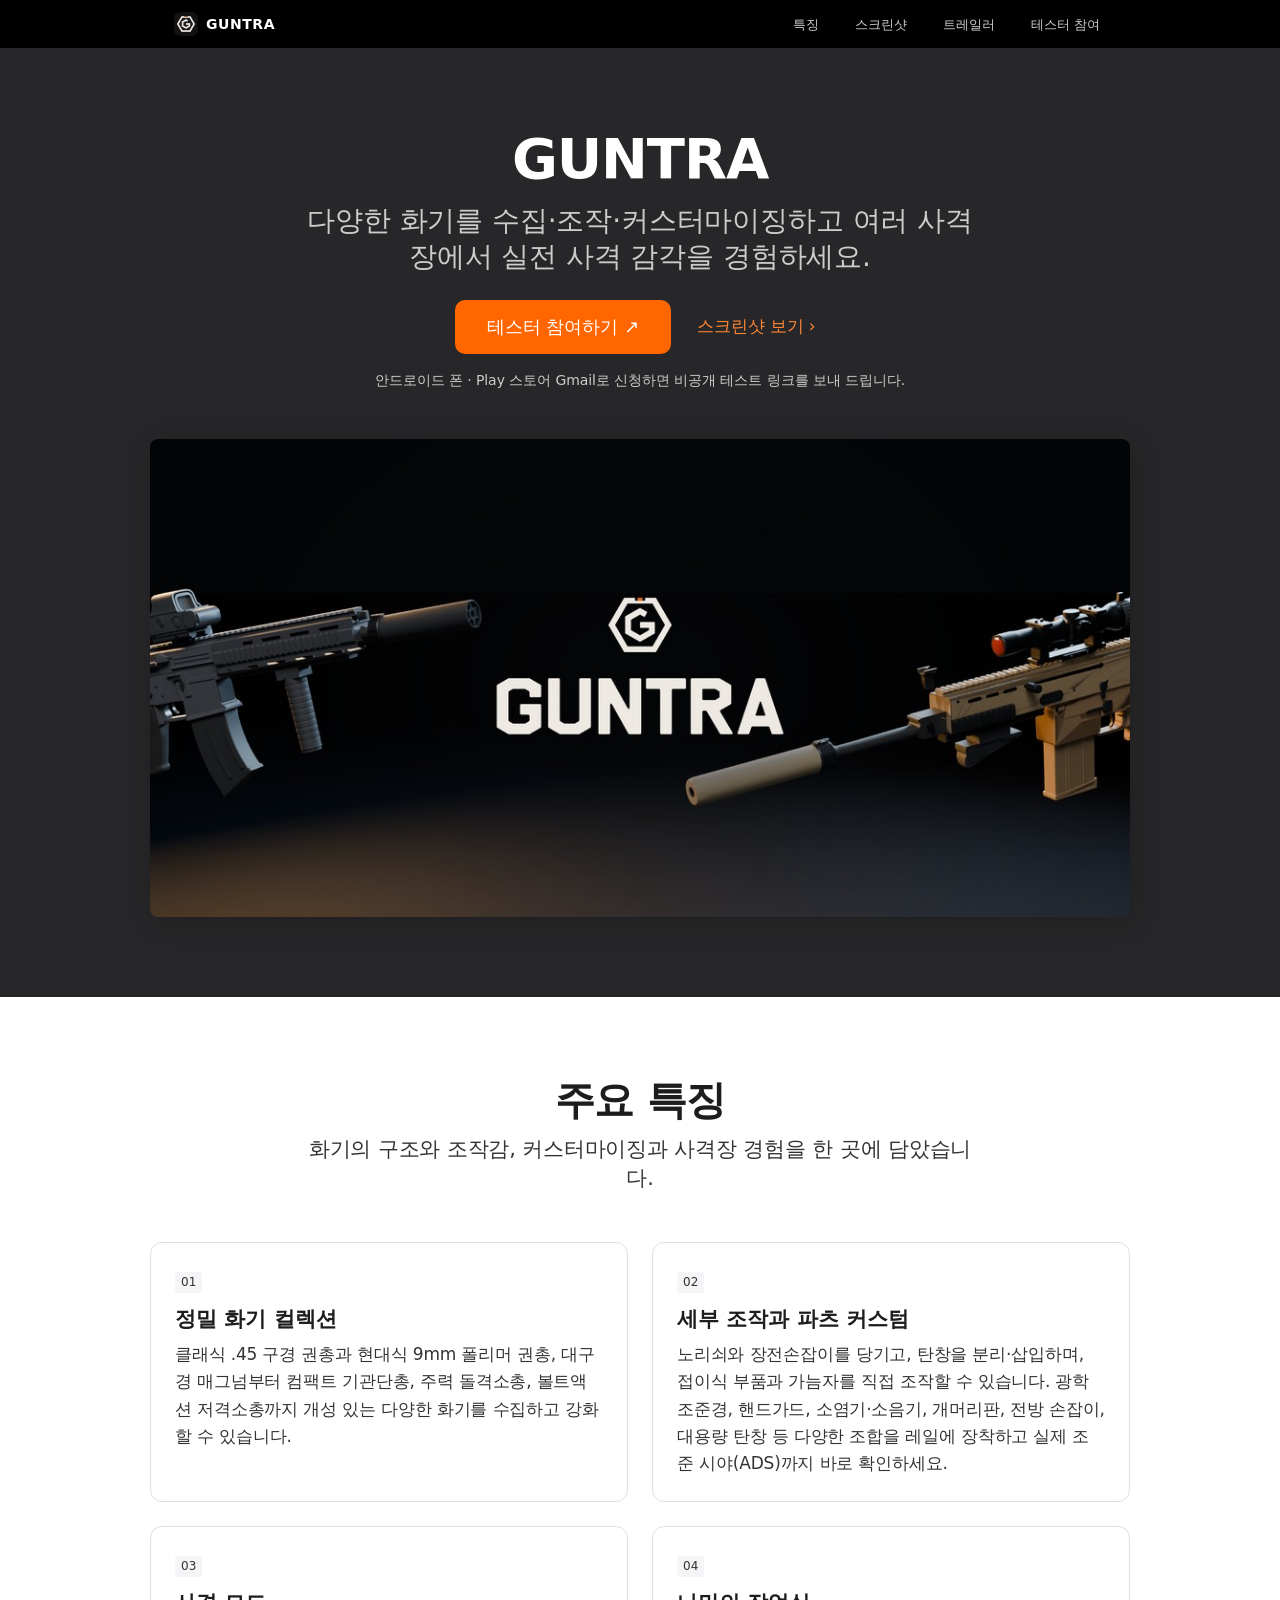
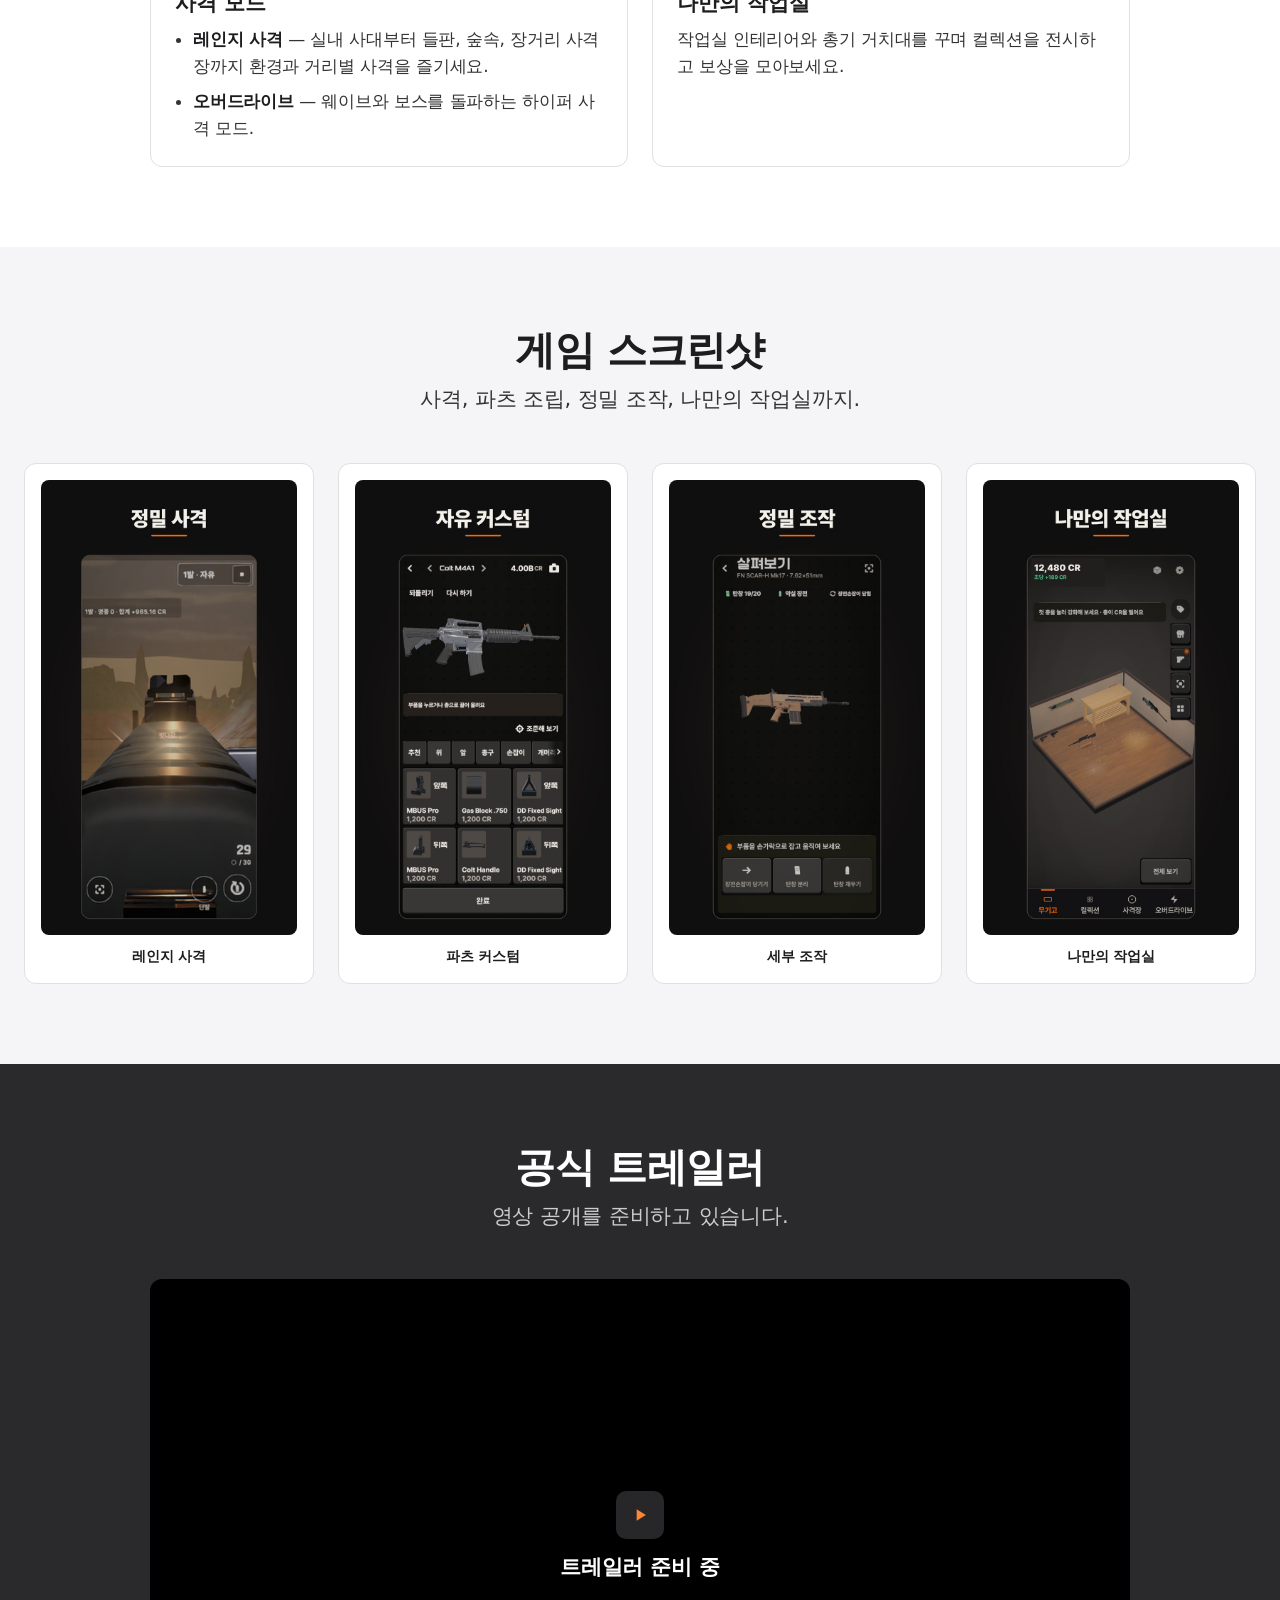
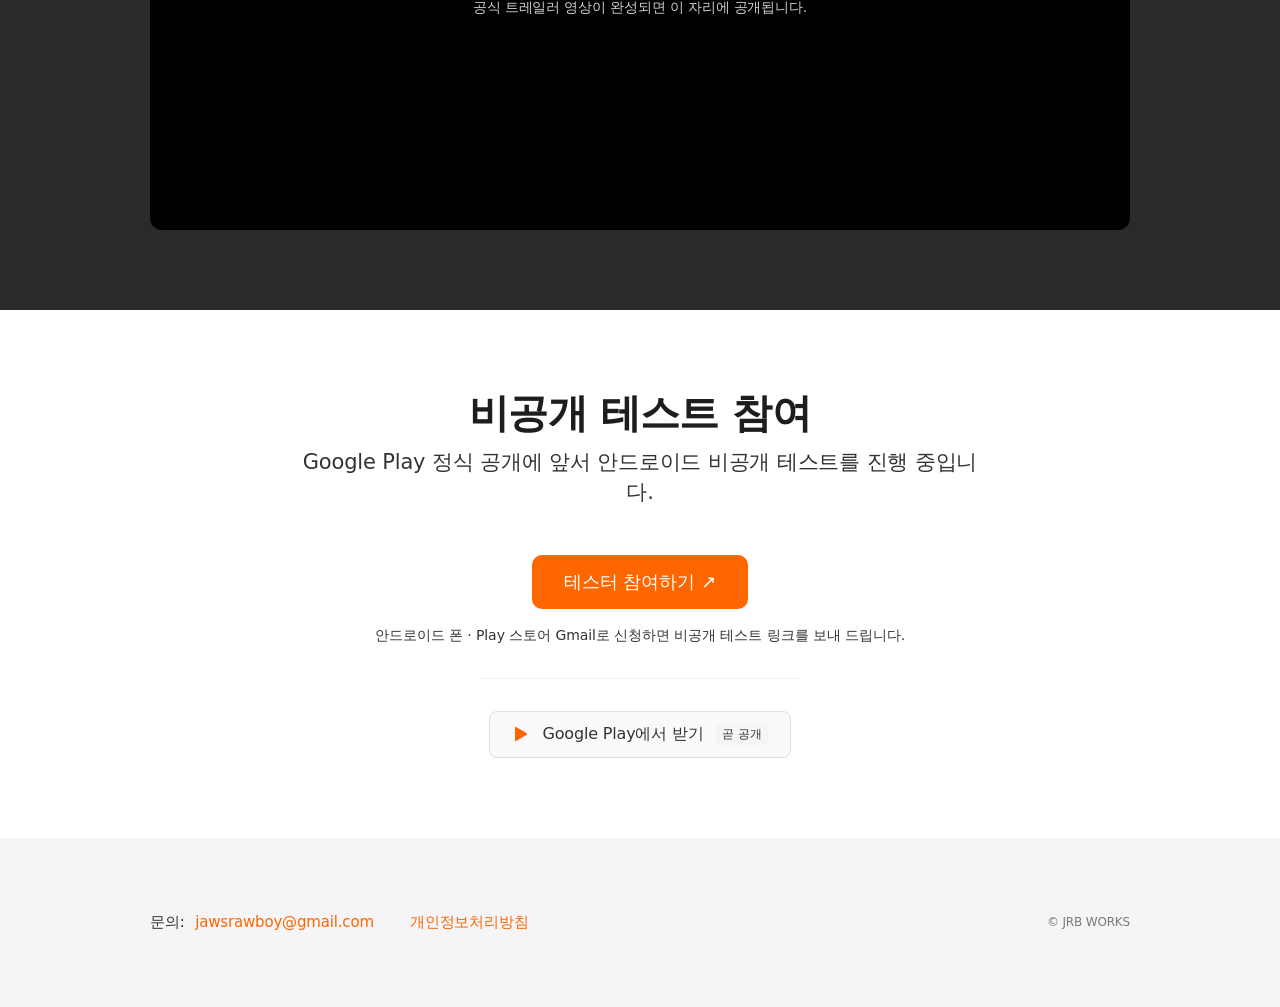
==== guntra/index.html @ 0b939b94 "Publish GUNTRA landing page with tester signup" ====
<!doctype html>
<html lang="ko">
<head>
<meta charset="utf-8">
<meta name="viewport" content="width=device-width, initial-scale=1">
<meta name="description" content="다양한 화기를 수집·조작·커스터마이징하고 여러 사격장에서 실전 사격 감각을 경험하세요.">
<meta name="theme-color" content="#000000">
<title>GUNTRA — 전술 화기 수집 · 커스터마이징 · 사격</title>
<link rel="icon" type="image/png" href="img/icon.png">
<style>
  :root {
    --primary: #ff6600;
    --primary-hover: #e05800;
    --primary-focus: #ff7a1a;
    --primary-on-dark: #ff8533;
    --ink: #1d1d1f;
    --body: #1d1d1f;
    --body-on-dark: #ffffff;
    --body-muted: #cccccc;
    --ink-muted-80: #333333;
    --ink-muted-48: #7a7a7a;
    --divider-soft: #f0f0f0;
    --hairline: #e0e0e0;
    --canvas: #ffffff;
    --canvas-parchment: #f5f5f7;
    --surface-pearl: #fafafc;
    --surface-tile-1: #272729;
    --surface-tile-2: #2a2a2c;
    --surface-tile-3: #252527;
    --surface-black: #000000;
    --on-primary: #ffffff;
    --on-dark: #ffffff;

    --rounded-none: 0px;
    --rounded-xs: 3px;
    --rounded-sm: 6px;
    --rounded-md: 8px;
    --rounded-lg: 10px;
    --rounded-xl: 12px;

    --font-display: "Pretendard", "SF Pro Display", system-ui, -apple-system, sans-serif;
    --font-text: "Pretendard", "SF Pro Text", system-ui, -apple-system, sans-serif;
  }

  * {
    box-sizing: border-box;
  }

  html {
    scroll-behavior: smooth;
    background-color: var(--canvas);
    color: var(--ink);
  }

  body {
    margin: 0;
    background-color: var(--canvas);
    color: var(--ink);
    font-family: var(--font-text);
    font-size: 17px;
    font-weight: 400;
    line-height: 1.6;
    letter-spacing: -0.01em;
    -webkit-font-smoothing: antialiased;
    overflow-x: hidden;
  }

  a {
    color: inherit;
    text-decoration: none;
  }

  img {
    display: block;
    max-width: 100%;
  }

  /* Global Nav (#000000, height 48px) */
  .global-nav {
    position: sticky;
    top: 0;
    z-index: 20;
    background-color: var(--surface-black);
    color: var(--on-dark);
    border-radius: var(--rounded-none);
    min-height: 48px;
  }

  .nav-inner {
    max-width: 980px;
    margin: 0 auto;
    padding: 0 24px;
    min-height: 48px;
    display: flex;
    align-items: center;
    justify-content: space-between;
    gap: 24px;
    flex-wrap: wrap;
  }

  .brand {
    display: inline-flex;
    align-items: center;
    gap: 8px;
    font-family: var(--font-display);
    font-size: 14px;
    font-weight: 600;
    letter-spacing: 0.04em;
    color: var(--on-dark);
    min-height: 44px;
  }

  .brand img {
    width: 24px;
    height: 24px;
    border-radius: var(--rounded-sm);
  }

  .nav-links {
    display: flex;
    align-items: center;
    gap: 24px;
    flex-wrap: wrap;
    font-size: 13px;
    font-weight: 400;
    line-height: 1.0;
    letter-spacing: 0;
    color: var(--body-muted);
  }

  .nav-links a {
    display: inline-flex;
    align-items: center;
    min-height: 44px;
    padding: 0 4px;
    border: 2px solid transparent;
    border-radius: var(--rounded-sm);
    transition: color 0.15s ease;
  }

  .nav-links a:hover {
    color: var(--on-dark);
  }

  .nav-links a:focus-visible {
    outline: none;
    border: 2px solid var(--primary-focus);
  }

  /* Full-width alternating tiles (rounded: 0px, gap: 0px, padding: 80px) */
  .tile {
    width: 100%;
    border-radius: var(--rounded-none);
    padding: 80px 24px;
  }

  .tile-dark {
    background-color: var(--surface-tile-1);
    color: var(--on-dark);
  }

  .tile-dark-2 {
    background-color: var(--surface-tile-2);
    color: var(--on-dark);
  }

  .tile-light {
    background-color: var(--canvas);
    color: var(--ink);
  }

  .tile-parchment {
    background-color: var(--canvas-parchment);
    color: var(--ink);
  }

  .wrap-text {
    max-width: 980px;
    margin: 0 auto;
  }

  .wrap-wide {
    max-width: 1440px;
    margin: 0 auto;
  }

  /* Typography scale */
  .hero-title {
    margin: 0 0 12px;
    font-family: var(--font-display);
    font-size: 56px;
    font-weight: 600;
    line-height: 1.12;
    letter-spacing: -0.02em;
    color: var(--on-dark);
  }

  .hero-lead {
    margin: 0 auto;
    max-width: 680px;
    font-family: var(--font-display);
    font-size: 28px;
    font-weight: 400;
    line-height: 1.3;
    letter-spacing: -0.005em;
    color: var(--body-muted);
  }

  .tile-heading {
    margin: 0 0 12px;
    font-family: var(--font-display);
    font-size: 40px;
    font-weight: 600;
    line-height: 1.15;
    letter-spacing: -0.015em;
    text-align: center;
  }

  .tile-lead {
    margin: 0 auto 48px;
    max-width: 680px;
    font-family: var(--font-display);
    font-size: 21px;
    font-weight: 400;
    line-height: 1.4;
    text-align: center;
  }

  .tile-dark .tile-lead,
  .tile-dark-2 .tile-lead {
    color: var(--body-muted);
  }

  .tile-light .tile-lead,
  .tile-parchment .tile-lead {
    color: var(--ink-muted-80);
  }

  /* Hero section */
  .hero-copy {
    text-align: center;
  }

  .hero-actions {
    margin-top: 24px;
    display: flex;
    align-items: center;
    justify-content: center;
    flex-wrap: wrap;
    gap: 16px;
  }

  /* Buttons (DESIGN.md tokens + distinct hover vs focus) */
  .button-hero {
    display: inline-flex;
    align-items: center;
    justify-content: center;
    min-height: 52px;
    padding: 16px 30px;
    background-color: var(--primary);
    color: var(--on-primary);
    border: 2px solid transparent;
    border-radius: var(--rounded-lg);
    font-family: var(--font-text);
    font-size: 18px;
    font-weight: 500;
    line-height: 1.0;
    letter-spacing: 0;
    transition: background-color 0.15s ease, transform 0.1s ease;
  }

  .button-hero:hover {
    background-color: var(--primary-hover);
  }

  .button-hero:focus-visible {
    outline: none;
    background-color: var(--primary);
    border: 2px solid var(--primary-focus);
  }

  .button-hero:active {
    background-color: var(--primary-hover);
    transform: scale(0.97);
  }

  .text-link {
    display: inline-flex;
    align-items: center;
    min-height: 44px;
    padding: 0 8px;
    color: var(--primary);
    border: 2px solid transparent;
    border-radius: var(--rounded-md);
    font-size: 17px;
    font-weight: 400;
  }

  .text-link:hover {
    text-decoration: underline;
    text-underline-offset: 4px;
  }

  .text-link:focus-visible {
    outline: none;
    border: 2px solid var(--primary-focus);
  }

  .text-link-on-dark {
    display: inline-flex;
    align-items: center;
    min-height: 44px;
    padding: 0 8px;
    color: var(--primary-on-dark);
    border: 2px solid transparent;
    border-radius: var(--rounded-md);
    font-size: 17px;
    font-weight: 400;
  }

  .text-link-on-dark:hover {
    text-decoration: underline;
    text-underline-offset: 4px;
  }

  .text-link-on-dark:focus-visible {
    outline: none;
    border: 2px solid var(--primary-focus);
  }

  .caption-note {
    margin: 16px 0 0;
    font-size: 14px;
    font-weight: 400;
    line-height: 1.5;
    letter-spacing: -0.005em;
  }

  .tile-dark .caption-note {
    color: var(--body-muted);
  }

  .tile-light .caption-note {
    color: var(--ink-muted-80);
  }

  /* Hero Product Image (ONLY shadow in page for grounded product) */
  .hero-media {
    margin-top: 48px;
  }

  .hero-image {
    width: 100%;
    height: auto;
    aspect-ratio: 1024 / 500;
    object-fit: cover;
    border-radius: var(--rounded-md);
    box-shadow: 3px 5px 30px 0 rgba(0, 0, 0, 0.22);
  }

  /* Features 2x2 Grid (card: #ffffff, hairline 1px, rounded: 12px, padding: 24px) */
  .features-grid {
    display: grid;
    grid-template-columns: repeat(2, minmax(0, 1fr));
    gap: 24px;
  }

  .card {
    background-color: var(--canvas);
    color: var(--ink);
    border: 1px solid var(--hairline);
    border-radius: var(--rounded-xl);
    padding: 24px;
  }

  .badge {
    display: inline-block;
    padding: 2px 6px;
    background-color: var(--canvas-parchment);
    color: var(--ink-muted-80);
    border-radius: var(--rounded-xs);
    font-size: 12px;
    font-weight: 400;
    line-height: 1.4;
    letter-spacing: 0;
  }

  .card-title {
    margin: 12px 0 8px;
    font-family: var(--font-display);
    font-size: 21px;
    font-weight: 600;
    line-height: 1.3;
    letter-spacing: 0;
    color: var(--ink);
  }

  .card p {
    margin: 0;
    font-size: 17px;
    font-weight: 400;
    line-height: 1.6;
    letter-spacing: -0.01em;
    color: var(--ink-muted-80);
  }

  .mode-list {
    margin: 0;
    padding-left: 18px;
    font-size: 17px;
    line-height: 1.6;
    color: var(--ink-muted-80);
  }

  .mode-list li + li {
    margin-top: 8px;
  }

  .mode-strong {
    font-weight: 600;
    color: var(--ink);
  }

  /* Screenshots 4-col grid (card 12px -> image 8px) */
  .shots-grid {
    display: grid;
    grid-template-columns: repeat(4, minmax(0, 1fr));
    gap: 24px;
  }

  .shot-card {
    margin: 0;
    background-color: var(--canvas);
    border: 1px solid var(--hairline);
    border-radius: var(--rounded-xl);
    padding: 16px;
    display: flex;
    flex-direction: column;
    gap: 12px;
  }

  .shot-card img {
    width: 100%;
    height: auto;
    aspect-ratio: 9 / 16;
    object-fit: cover;
    border-radius: var(--rounded-md);
    background-color: var(--surface-black);
  }

  .shot-card figcaption {
    font-size: 14px;
    font-weight: 600;
    line-height: 1.4;
    letter-spacing: -0.005em;
    color: var(--ink);
    text-align: center;
  }

  /* Trailer flat black stage (rounded: 12px, zero gradient) */
  .trailer-stage {
    aspect-ratio: 16 / 9;
    width: 100%;
    background-color: var(--surface-black);
    border-radius: var(--rounded-xl);
    display: flex;
    flex-direction: column;
    align-items: center;
    justify-content: center;
    text-align: center;
    padding: 24px;
    gap: 12px;
  }

  .trailer-icon {
    width: 48px;
    height: 48px;
    border-radius: var(--rounded-lg);
    background-color: var(--surface-tile-1);
    color: var(--primary-on-dark);
    display: inline-flex;
    align-items: center;
    justify-content: center;
  }

  .trailer-title {
    margin: 0;
    font-family: var(--font-display);
    font-size: 21px;
    font-weight: 600;
    color: var(--on-dark);
  }

  .trailer-desc {
    margin: 0;
    font-size: 14px;
    color: var(--body-muted);
  }

  /* Tester & Play CTA Tile */
  .cta-center {
    text-align: center;
  }

  .cta-divider {
    width: 100%;
    max-width: 320px;
    height: 1px;
    background-color: var(--divider-soft);
    margin: 32px auto;
  }

  .button-pearl-play {
    display: inline-flex;
    align-items: center;
    justify-content: center;
    gap: 12px;
    min-height: 44px;
    padding: 12px 22px;
    background-color: var(--surface-pearl);
    color: var(--ink-muted-80);
    border: 1px solid var(--hairline);
    border-radius: var(--rounded-md);
    font-family: var(--font-text);
    font-size: 16px;
    font-weight: 500;
    line-height: 1.0;
    cursor: default;
    user-select: none;
  }

  .button-pearl-play svg {
    flex-shrink: 0;
    color: var(--primary);
  }

  /* Footer (canvas-parchment #f5f5f7, padding 64px, links 15px / 2.2) */
  .site-footer {
    background-color: var(--canvas-parchment);
    color: var(--ink-muted-80);
    border-radius: var(--rounded-none);
    padding: 64px 24px;
  }

  .footer-inner {
    max-width: 980px;
    margin: 0 auto;
    display: flex;
    flex-wrap: wrap;
    align-items: center;
    justify-content: space-between;
    gap: 16px 24px;
  }

  .footer-links {
    display: flex;
    flex-wrap: wrap;
    align-items: center;
    gap: 8px 24px;
    font-size: 15px;
    font-weight: 400;
    line-height: 2.2;
  }

  .footer-links a {
    color: var(--primary);
    border: 2px solid transparent;
    border-radius: var(--rounded-xs);
    padding: 2px 4px;
  }

  .footer-links a:hover {
    text-decoration: underline;
    text-underline-offset: 4px;
  }

  .footer-links a:focus-visible {
    outline: none;
    border: 2px solid var(--primary-focus);
  }

  .footer-copy {
    margin: 0;
    font-size: 12px;
    font-weight: 400;
    line-height: 1.4;
    color: var(--ink-muted-48);
  }

  /* Responsive breakpoints per DESIGN.md */
  @media (max-width: 1068px) {
    .hero-title {
      font-size: 40px;
    }
    .shots-grid {
      grid-template-columns: repeat(3, minmax(0, 1fr));
    }
  }

  @media (max-width: 834px) {
    .shots-grid {
      grid-template-columns: repeat(2, minmax(0, 1fr));
    }
  }

  @media (max-width: 640px) {
    .hero-title {
      font-size: 34px;
    }
    .hero-lead {
      font-size: 21px;
    }
    .tile-heading {
      font-size: 32px;
    }
    .features-grid,
    .shots-grid {
      grid-template-columns: 1fr;
    }
    .button-hero,
    .button-pearl-play {
      width: 100%;
    }
    .footer-inner {
      flex-direction: column;
      align-items: flex-start;
    }
  }

  @media (max-width: 419px) {
    .tile {
      padding: 48px 16px;
    }
    .hero-title {
      font-size: 28px;
    }
  }
</style>
</head>
<body>

<header class="global-nav">
  <div class="nav-inner">
    <a class="brand" href="#top">
      <img src="img/icon.png" alt="GUNTRA 아이콘" width="24" height="24">
      <span>GUNTRA</span>
    </a>
    <nav class="nav-links" aria-label="주요 메뉴">
      <a href="#features">특징</a>
      <a href="#screenshots">스크린샷</a>
      <a href="#trailer">트레일러</a>
      <a href="#download">테스터 참여</a>
    </nav>
  </div>
</header>

<main id="top">
  <!-- 1. 대표 이미지 + 게임 이름 + 한 줄 소개 + 5-1 상단 테스터 참여 -->
  <section class="tile tile-dark" aria-label="게임 소개">
    <div class="wrap-text">
      <div class="hero-copy">
        <h1 class="hero-title">GUNTRA</h1>
        <p class="hero-lead">다양한 화기를 수집·조작·커스터마이징하고 여러 사격장에서 실전 사격 감각을 경험하세요.</p>
        <div class="hero-actions">
          <a class="button-hero" href="https://docs.google.com/forms/d/e/1FAIpQLSd_g0TYqJYqymUZRiBdtusYdHvaEfZB8yZcb4ejUIKklBAmbw/viewform" target="_blank" rel="noopener noreferrer">테스터 참여하기 ↗</a>
          <a class="text-link-on-dark" href="#screenshots">스크린샷 보기 ›</a>
        </div>
        <p class="caption-note">안드로이드 폰 · Play 스토어 Gmail로 신청하면 비공개 테스트 링크를 보내 드립니다.</p>
      </div>
      <div class="hero-media">
        <img class="hero-image" src="img/hero.jpg" alt="GUNTRA 전술 화기 컬렉션 대표 이미지" width="1024" height="500">
      </div>
    </div>
  </section>

  <!-- 2. 특징 4개 (밝은 면 #ffffff) -->
  <section id="features" class="tile tile-light" aria-labelledby="features-title">
    <div class="wrap-text">
      <h2 class="tile-heading" id="features-title">주요 특징</h2>
      <p class="tile-lead">화기의 구조와 조작감, 커스터마이징과 사격장 경험을 한 곳에 담았습니다.</p>
      <div class="features-grid">
        <article class="card">
          <span class="badge">01</span>
          <h3 class="card-title">정밀 화기 컬렉션</h3>
          <p>클래식 .45 구경 권총과 현대식 9mm 폴리머 권총, 대구경 매그넘부터 컴팩트 기관단총, 주력 돌격소총, 볼트액션 저격소총까지 개성 있는 다양한 화기를 수집하고 강화할 수 있습니다.</p>
        </article>

        <article class="card">
          <span class="badge">02</span>
          <h3 class="card-title">세부 조작과 파츠 커스텀</h3>
          <p>노리쇠와 장전손잡이를 당기고, 탄창을 분리·삽입하며, 접이식 부품과 가늠자를 직접 조작할 수 있습니다. 광학 조준경, 핸드가드, 소염기·소음기, 개머리판, 전방 손잡이, 대용량 탄창 등 다양한 조합을 레일에 장착하고 실제 조준 시야(ADS)까지 바로 확인하세요.</p>
        </article>

        <article class="card">
          <span class="badge">03</span>
          <h3 class="card-title">사격 모드</h3>
          <ul class="mode-list">
            <li><span class="mode-strong">레인지 사격</span> — 실내 사대부터 들판, 숲속, 장거리 사격장까지 환경과 거리별 사격을 즐기세요.</li>
            <li><span class="mode-strong">오버드라이브</span> — 웨이브와 보스를 돌파하는 하이퍼 사격 모드.</li>
          </ul>
        </article>

        <article class="card">
          <span class="badge">04</span>
          <h3 class="card-title">나만의 작업실</h3>
          <p>작업실 인테리어와 총기 거치대를 꾸며 컬렉션을 전시하고 보상을 모아보세요.</p>
        </article>
      </div>
    </div>
  </section>

  <!-- 3. 스크린샷 4장 (연회색 면 #f5f5f7) -->
  <!-- REPLACE_SCREENSHOTS: 스토어 최종 수정본 준비 시 img/shot_01_range.jpg, img/shot_02_customize.jpg, img/shot_03_inspect.jpg, img/shot_04_workshop.jpg 를 같은 이름으로 덮어쓰기 (추가 시 shot_05_*.jpg 확장 가능) -->
  <section id="screenshots" class="tile tile-parchment" aria-labelledby="screenshots-title">
    <div class="wrap-wide">
      <h2 class="tile-heading" id="screenshots-title">게임 스크린샷</h2>
      <p class="tile-lead">사격, 파츠 조립, 정밀 조작, 나만의 작업실까지.</p>
      <div class="shots-grid">
        <figure class="shot-card">
          <img src="img/shot_01_range.jpg" alt="GUNTRA 레인지 사격 화면" width="720" height="1280" loading="lazy">
          <figcaption>레인지 사격</figcaption>
        </figure>
        <figure class="shot-card">
          <img src="img/shot_02_customize.jpg" alt="GUNTRA 파츠 커스터마이징 화면" width="720" height="1280" loading="lazy">
          <figcaption>파츠 커스텀</figcaption>
        </figure>
        <figure class="shot-card">
          <img src="img/shot_03_inspect.jpg" alt="GUNTRA 화기 세부 조작 화면" width="720" height="1280" loading="lazy">
          <figcaption>세부 조작</figcaption>
        </figure>
        <figure class="shot-card">
          <img src="img/shot_04_workshop.jpg" alt="GUNTRA 나만의 작업실 화면" width="720" height="1280" loading="lazy">
          <figcaption>나만의 작업실</figcaption>
        </figure>
      </div>
    </div>
  </section>

  <!-- 4. 트레일러 자리 (어두운 면 #2a2a2c) -->
  <!-- REPLACE_TRAILER: 트레일러 영상 확정 후 아래 .trailer-stage 내부를 <video controls playsinline poster="..."> 또는 공식 임베드로 교체 -->
  <section id="trailer" class="tile tile-dark-2" aria-labelledby="trailer-title">
    <div class="wrap-text">
      <h2 class="tile-heading" id="trailer-title">공식 트레일러</h2>
      <p class="tile-lead">영상 공개를 준비하고 있습니다.</p>
      <div class="trailer-stage" role="region" aria-label="공식 트레일러 준비 중">
        <div class="trailer-icon" aria-hidden="true">
          <svg width="20" height="20" viewBox="0 0 24 24" fill="currentColor">
            <path d="M8 5v14l11-7z"/>
          </svg>
        </div>
        <p class="trailer-title">트레일러 준비 중</p>
        <p class="trailer-desc">공식 트레일러 영상이 완성되면 이 자리에 공개됩니다.</p>
      </div>
    </div>
  </section>

  <!-- 5 & 5-1. 하단 테스터 참여하기 + Google Play에서 받기 자리 (밝은 면 #ffffff) -->
  <!-- REPLACE_PLAY_LINK: 출시 URL 확정 후 .button-pearl-play를 <a class="button-pearl-play" href="https://play.google.com/store/apps/details?id=..."> 로 교체하고 .badge 제거 -->
  <section id="download" class="tile tile-light" aria-labelledby="download-title">
    <div class="wrap-text cta-center">
      <h2 class="tile-heading" id="download-title">비공개 테스트 참여</h2>
      <p class="tile-lead">Google Play 정식 공개에 앞서 안드로이드 비공개 테스트를 진행 중입니다.</p>
      <a class="button-hero" href="https://docs.google.com/forms/d/e/1FAIpQLSd_g0TYqJYqymUZRiBdtusYdHvaEfZB8yZcb4ejUIKklBAmbw/viewform" target="_blank" rel="noopener noreferrer">테스터 참여하기 ↗</a>
      <p class="caption-note">안드로이드 폰 · Play 스토어 Gmail로 신청하면 비공개 테스트 링크를 보내 드립니다.</p>
      <div class="cta-divider" aria-hidden="true"></div>
      <div class="button-pearl-play" role="button" aria-disabled="true">
        <svg width="18" height="18" viewBox="0 0 24 24" fill="currentColor" aria-hidden="true">
          <path d="M4 3.5v17a1 1 0 0 0 1.52.85l14.2-8.5a1 1 0 0 0 0-1.7L5.52 2.65A1 1 0 0 0 4 3.5z"/>
        </svg>
        <span>Google Play에서 받기</span>
        <span class="badge">곧 공개</span>
      </div>
    </div>
  </section>
</main>

<!-- 6. 하단 (#f5f5f7) -->
<footer class="site-footer">
  <div class="footer-inner">
    <div class="footer-links">
      <span>문의: <a href="mailto:jawsrawboy@gmail.com">jawsrawboy@gmail.com</a></span>
      <a href="/guntra/privacy/">개인정보처리방침</a>
    </div>
    <p class="footer-copy">© JRB WORKS</p>
  </div>
</footer>

</body>
</html>
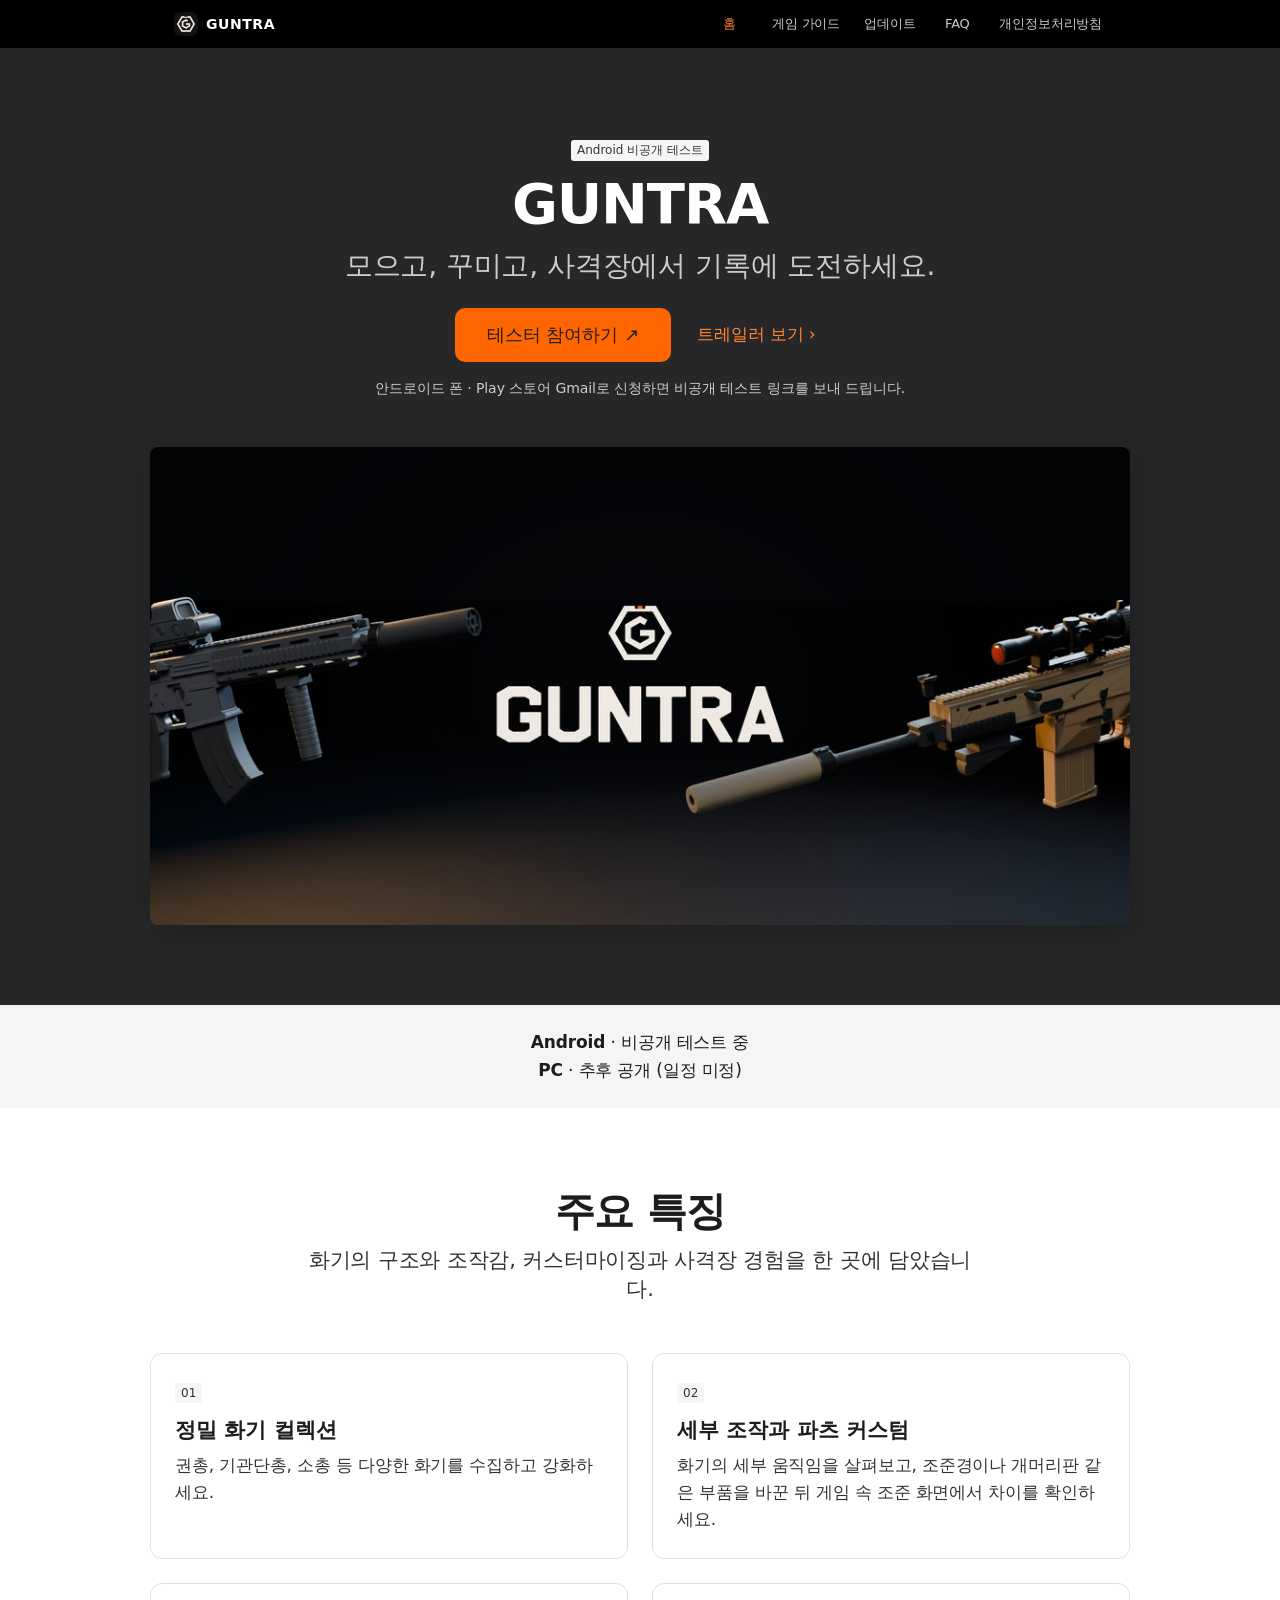
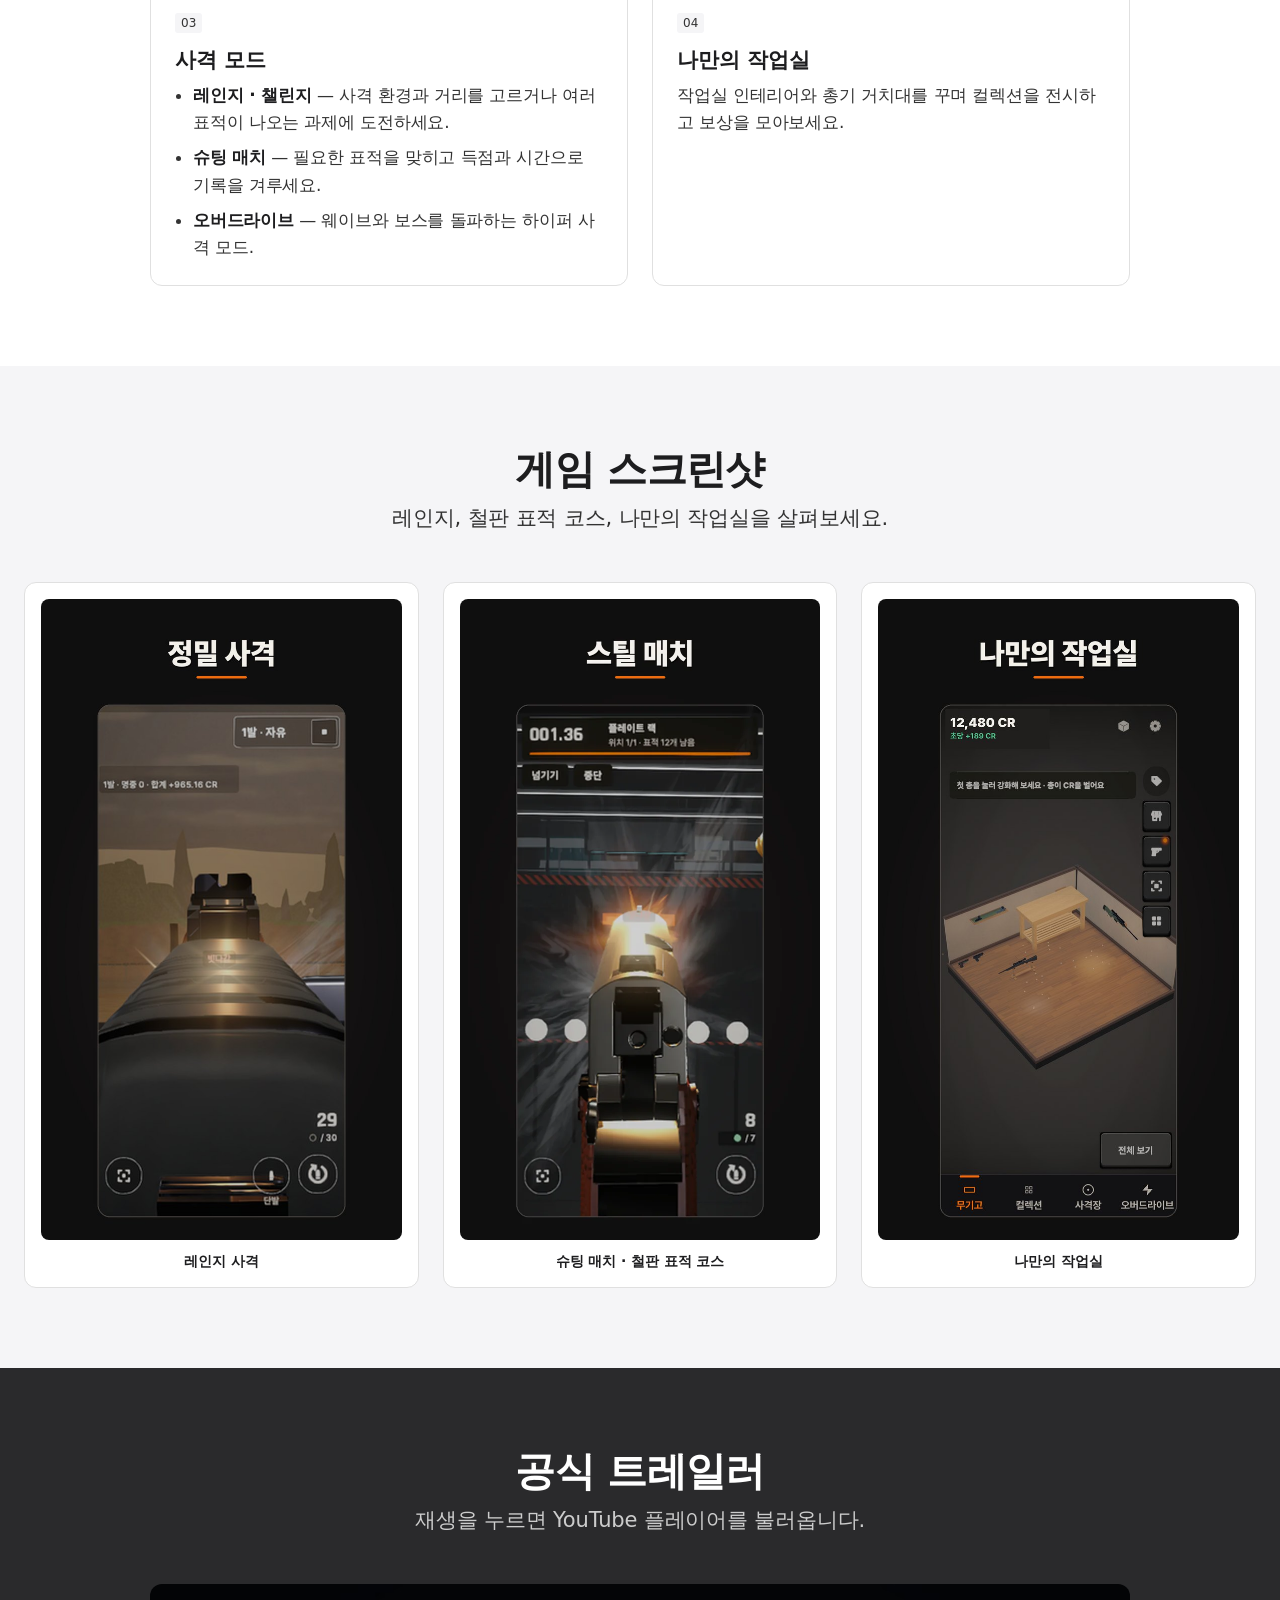
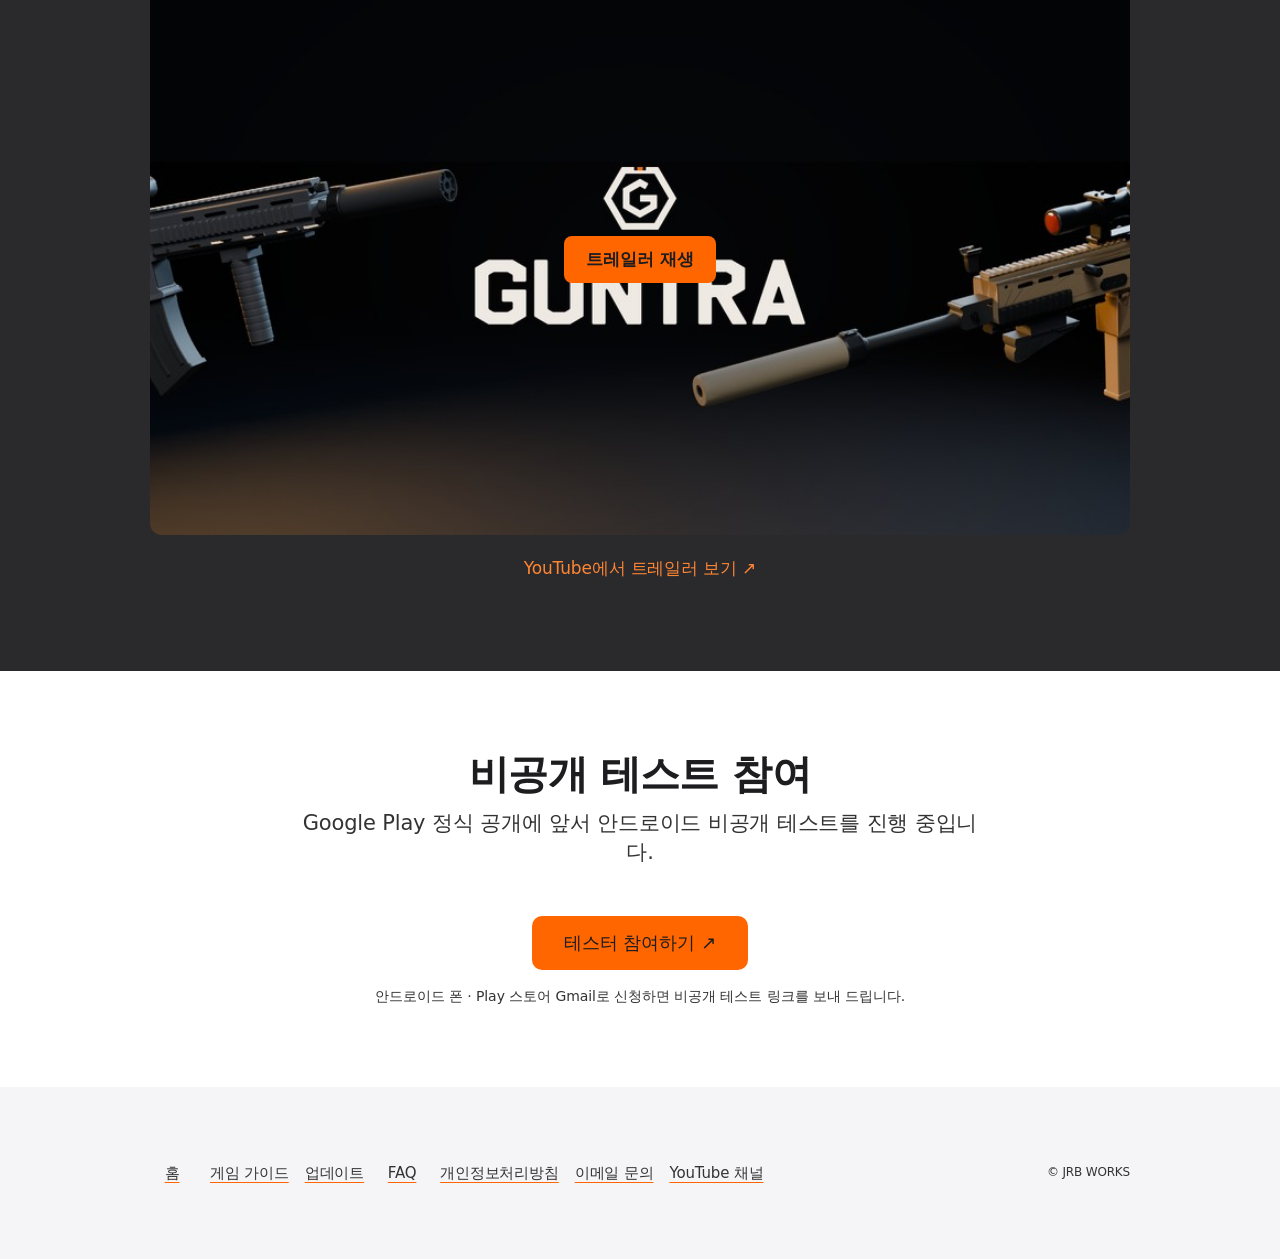
==== commit 37967e77: "GUNTRA site: guide, updates, FAQ, shared nav, 404" ====
--- a/guntra/index.html
+++ b/guntra/index.html
@@ -3,7 +3,23 @@
 <head>
 <meta charset="utf-8">
 <meta name="viewport" content="width=device-width, initial-scale=1">
-<meta name="description" content="다양한 화기를 수집·조작·커스터마이징하고 여러 사격장에서 실전 사격 감각을 경험하세요.">
+<meta name="description" content="화기를 수집하고 커스터마이징한 뒤 사격장에서 기록에 도전하세요. GUNTRA 안드로이드 비공개 테스터를 모집합니다.">
+<link rel="canonical" href="https://jawsrawboy.github.io/guntra/">
+<meta property="og:type" content="website">
+<meta property="og:site_name" content="GUNTRA">
+<meta property="og:locale" content="ko_KR">
+<meta property="og:title" content="GUNTRA — 전술 화기 수집 · 커스터마이징 · 사격">
+<meta property="og:description" content="다양한 화기를 수집·조작·커스터마이징하고 여러 사격장에서 실전 사격 감각을 경험하세요. 비공개 테스터를 모집 중입니다.">
+<meta property="og:url" content="https://jawsrawboy.github.io/guntra/">
+<meta property="og:image" content="https://jawsrawboy.github.io/guntra/img/og.jpg">
+<meta property="og:image:type" content="image/jpeg">
+<meta property="og:image:width" content="1200">
+<meta property="og:image:height" content="630">
+<meta property="og:image:alt" content="GUNTRA 로고와 전술 화기 두 정">
+<meta name="twitter:card" content="summary_large_image">
+<meta name="twitter:title" content="GUNTRA — 전술 화기 수집 · 커스터마이징 · 사격">
+<meta name="twitter:description" content="다양한 화기를 수집·조작·커스터마이징하고 여러 사격장에서 실전 사격 감각을 경험하세요.">
+<meta name="twitter:image" content="https://jawsrawboy.github.io/guntra/img/og.jpg">
 <meta name="theme-color" content="#000000">
 <title>GUNTRA — 전술 화기 수집 · 커스터마이징 · 사격</title>
 <link rel="icon" type="image/png" href="img/icon.png">
@@ -635,21 +651,31 @@
       font-size: 28px;
     }
   }
+  .hero-copy .badge { margin-bottom: 12px; }
+  .button-hero, .button-hero:focus-visible { color: #1d1d1f; }
+  .platform-strip { background: var(--canvas-parchment); padding: 24px; text-align: center; }
+  .platform-strip p { margin: 0; }
+  .trailer-stage { padding: 0; overflow: hidden; background: #000 url("img/hero.jpg") center / cover no-repeat; }
+  .trailer-stage iframe { width: 100%; height: 100%; border: 0; }
+  .trailer-stage button {
+    width: 100%; height: 100%; border: 0; background: transparent;
+    color: #1d1d1f; font: 600 17px/1.4 var(--font-text); cursor: pointer;
+  }
+  .trailer-stage button:focus-visible { outline-offset: -4px; }
+  .trailer-stage button span { display: inline-block; padding: 12px 22px; background: var(--primary); border-radius: 8px; }
+  .trailer-stage button:hover span { background: var(--primary-hover); }
+  .trailer-link { margin: 12px 0 0; text-align: center; }
+  @media (min-width: 835px) { .shots-grid { grid-template-columns: repeat(3, minmax(0, 1fr)); } }
 </style>
+<link rel="stylesheet" href="site.css">
 </head>
 <body>
 
-<header class="global-nav">
-  <div class="nav-inner">
-    <a class="brand" href="#top">
-      <img src="img/icon.png" alt="GUNTRA 아이콘" width="24" height="24">
-      <span>GUNTRA</span>
-    </a>
-    <nav class="nav-links" aria-label="주요 메뉴">
-      <a href="#features">특징</a>
-      <a href="#screenshots">스크린샷</a>
-      <a href="#trailer">트레일러</a>
-      <a href="#download">테스터 참여</a>
+<header class="site-header">
+  <div class="site-container site-bar">
+    <a class="site-brand" href="index.html"><img src="img/icon.png" alt="" width="24" height="24">GUNTRA</a>
+    <nav class="site-menu" aria-label="주요 메뉴">
+      <a href="index.html" aria-current="page">홈</a><a href="guide.html">게임 가이드</a><a href="updates.html">업데이트</a><a href="faq.html">FAQ</a><a href="privacy/index.html">개인정보처리방침</a>
     </nav>
   </div>
 </header>
@@ -659,11 +685,12 @@
   <section class="tile tile-dark" aria-label="게임 소개">
     <div class="wrap-text">
       <div class="hero-copy">
+        <p class="badge">Android 비공개 테스트</p>
         <h1 class="hero-title">GUNTRA</h1>
-        <p class="hero-lead">다양한 화기를 수집·조작·커스터마이징하고 여러 사격장에서 실전 사격 감각을 경험하세요.</p>
+        <p class="hero-lead">모으고, 꾸미고, 사격장에서 기록에 도전하세요.</p>
         <div class="hero-actions">
           <a class="button-hero" href="https://docs.google.com/forms/d/e/1FAIpQLSd_g0TYqJYqymUZRiBdtusYdHvaEfZB8yZcb4ejUIKklBAmbw/viewform" target="_blank" rel="noopener noreferrer">테스터 참여하기 ↗</a>
-          <a class="text-link-on-dark" href="#screenshots">스크린샷 보기 ›</a>
+          <a class="text-link-on-dark" href="#trailer">트레일러 보기 ›</a>
         </div>
         <p class="caption-note">안드로이드 폰 · Play 스토어 Gmail로 신청하면 비공개 테스트 링크를 보내 드립니다.</p>
       </div>
@@ -671,6 +698,11 @@
         <img class="hero-image" src="img/hero.jpg" alt="GUNTRA 전술 화기 컬렉션 대표 이미지" width="1024" height="500">
       </div>
     </div>
+  </section>
+
+  <section class="platform-strip" aria-label="플랫폼 및 출시 상태">
+    <p><strong>Android</strong> · 비공개 테스트 중</p>
+    <p><strong>PC</strong> · 추후 공개 (일정 미정)</p>
   </section>
 
   <!-- 2. 특징 4개 (밝은 면 #ffffff) -->
@@ -682,20 +714,21 @@
         <article class="card">
           <span class="badge">01</span>
           <h3 class="card-title">정밀 화기 컬렉션</h3>
-          <p>클래식 .45 구경 권총과 현대식 9mm 폴리머 권총, 대구경 매그넘부터 컴팩트 기관단총, 주력 돌격소총, 볼트액션 저격소총까지 개성 있는 다양한 화기를 수집하고 강화할 수 있습니다.</p>
+          <p>권총, 기관단총, 소총 등 다양한 화기를 수집하고 강화하세요.</p>
         </article>
 
         <article class="card">
           <span class="badge">02</span>
           <h3 class="card-title">세부 조작과 파츠 커스텀</h3>
-          <p>노리쇠와 장전손잡이를 당기고, 탄창을 분리·삽입하며, 접이식 부품과 가늠자를 직접 조작할 수 있습니다. 광학 조준경, 핸드가드, 소염기·소음기, 개머리판, 전방 손잡이, 대용량 탄창 등 다양한 조합을 레일에 장착하고 실제 조준 시야(ADS)까지 바로 확인하세요.</p>
+          <p>화기의 세부 움직임을 살펴보고, 조준경이나 개머리판 같은 부품을 바꾼 뒤 게임 속 조준 화면에서 차이를 확인하세요.</p>
         </article>
 
         <article class="card">
           <span class="badge">03</span>
           <h3 class="card-title">사격 모드</h3>
           <ul class="mode-list">
-            <li><span class="mode-strong">레인지 사격</span> — 실내 사대부터 들판, 숲속, 장거리 사격장까지 환경과 거리별 사격을 즐기세요.</li>
+            <li><span class="mode-strong">레인지 · 챌린지</span> — 사격 환경과 거리를 고르거나 여러 표적이 나오는 과제에 도전하세요.</li>
+            <li><span class="mode-strong">슈팅 매치</span> — 필요한 표적을 맞히고 득점과 시간으로 기록을 겨루세요.</li>
             <li><span class="mode-strong">오버드라이브</span> — 웨이브와 보스를 돌파하는 하이퍼 사격 모드.</li>
           </ul>
         </article>
@@ -709,24 +742,18 @@
     </div>
   </section>
 
-  <!-- 3. 스크린샷 4장 (연회색 면 #f5f5f7) -->
-  <!-- REPLACE_SCREENSHOTS: 스토어 최종 수정본 준비 시 img/shot_01_range.jpg, img/shot_02_customize.jpg, img/shot_03_inspect.jpg, img/shot_04_workshop.jpg 를 같은 이름으로 덮어쓰기 (추가 시 shot_05_*.jpg 확장 가능) -->
   <section id="screenshots" class="tile tile-parchment" aria-labelledby="screenshots-title">
     <div class="wrap-wide">
       <h2 class="tile-heading" id="screenshots-title">게임 스크린샷</h2>
-      <p class="tile-lead">사격, 파츠 조립, 정밀 조작, 나만의 작업실까지.</p>
+      <p class="tile-lead">레인지, 철판 표적 코스, 나만의 작업실을 살펴보세요.</p>
       <div class="shots-grid">
         <figure class="shot-card">
           <img src="img/shot_01_range.jpg" alt="GUNTRA 레인지 사격 화면" width="720" height="1280" loading="lazy">
           <figcaption>레인지 사격</figcaption>
         </figure>
         <figure class="shot-card">
-          <img src="img/shot_02_customize.jpg" alt="GUNTRA 파츠 커스터마이징 화면" width="720" height="1280" loading="lazy">
-          <figcaption>파츠 커스텀</figcaption>
-        </figure>
-        <figure class="shot-card">
-          <img src="img/shot_03_inspect.jpg" alt="GUNTRA 화기 세부 조작 화면" width="720" height="1280" loading="lazy">
-          <figcaption>세부 조작</figcaption>
+          <img src="img/shot_05_match.webp" alt="철판 표적과 남은 표적 수가 보이는 슈팅 매치 화면" width="720" height="1280" loading="lazy">
+          <figcaption>슈팅 매치 · 철판 표적 코스</figcaption>
         </figure>
         <figure class="shot-card">
           <img src="img/shot_04_workshop.jpg" alt="GUNTRA 나만의 작업실 화면" width="720" height="1280" loading="lazy">
@@ -736,21 +763,17 @@
     </div>
   </section>
 
-  <!-- 4. 트레일러 자리 (어두운 면 #2a2a2c) -->
-  <!-- REPLACE_TRAILER: 트레일러 영상 확정 후 아래 .trailer-stage 내부를 <video controls playsinline poster="..."> 또는 공식 임베드로 교체 -->
   <section id="trailer" class="tile tile-dark-2" aria-labelledby="trailer-title">
     <div class="wrap-text">
       <h2 class="tile-heading" id="trailer-title">공식 트레일러</h2>
-      <p class="tile-lead">영상 공개를 준비하고 있습니다.</p>
-      <div class="trailer-stage" role="region" aria-label="공식 트레일러 준비 중">
-        <div class="trailer-icon" aria-hidden="true">
-          <svg width="20" height="20" viewBox="0 0 24 24" fill="currentColor">
-            <path d="M8 5v14l11-7z"/>
-          </svg>
-        </div>
-        <p class="trailer-title">트레일러 준비 중</p>
-        <p class="trailer-desc">공식 트레일러 영상이 완성되면 이 자리에 공개됩니다.</p>
+      <p class="tile-lead">재생을 누르면 YouTube 플레이어를 불러옵니다.</p>
+      <div class="trailer-stage">
+        <button id="play-trailer" type="button" hidden><span>트레일러 재생</span></button>
+        <template id="trailer-player">
+          <iframe title="GUNTRA 공식 트레일러" src="https://www.youtube-nocookie.com/embed/l7EDWdCmeEI?autoplay=1" loading="lazy" referrerpolicy="strict-origin-when-cross-origin" allow="autoplay; encrypted-media; picture-in-picture" allowfullscreen></iframe>
+        </template>
       </div>
+      <p class="trailer-link"><a class="text-link-on-dark" href="https://www.youtube.com/watch?v=l7EDWdCmeEI">YouTube에서 트레일러 보기 ↗</a></p>
     </div>
   </section>
 
@@ -762,28 +785,31 @@
       <p class="tile-lead">Google Play 정식 공개에 앞서 안드로이드 비공개 테스트를 진행 중입니다.</p>
       <a class="button-hero" href="https://docs.google.com/forms/d/e/1FAIpQLSd_g0TYqJYqymUZRiBdtusYdHvaEfZB8yZcb4ejUIKklBAmbw/viewform" target="_blank" rel="noopener noreferrer">테스터 참여하기 ↗</a>
       <p class="caption-note">안드로이드 폰 · Play 스토어 Gmail로 신청하면 비공개 테스트 링크를 보내 드립니다.</p>
-      <div class="cta-divider" aria-hidden="true"></div>
-      <div class="button-pearl-play" role="button" aria-disabled="true">
-        <svg width="18" height="18" viewBox="0 0 24 24" fill="currentColor" aria-hidden="true">
-          <path d="M4 3.5v17a1 1 0 0 0 1.52.85l14.2-8.5a1 1 0 0 0 0-1.7L5.52 2.65A1 1 0 0 0 4 3.5z"/>
-        </svg>
-        <span>Google Play에서 받기</span>
-        <span class="badge">곧 공개</span>
-      </div>
+      <!-- 공개 출시 후 이 위치에 Google Play 스토어 링크를 추가합니다. -->
     </div>
   </section>
 </main>
 
 <!-- 6. 하단 (#f5f5f7) -->
-<footer class="site-footer">
-  <div class="footer-inner">
-    <div class="footer-links">
-      <span>문의: <a href="mailto:jawsrawboy@gmail.com">jawsrawboy@gmail.com</a></span>
-      <a href="/guntra/privacy/">개인정보처리방침</a>
-    </div>
-    <p class="footer-copy">© JRB WORKS</p>
+<footer class="site-bottom">
+  <div class="site-container">
+    <nav aria-label="하단 메뉴">
+      <a href="index.html">홈</a><a href="guide.html">게임 가이드</a><a href="updates.html">업데이트</a><a href="faq.html">FAQ</a><a href="privacy/index.html">개인정보처리방침</a>
+      <a href="mailto:jawsrawboy@gmail.com">이메일 문의</a><a href="https://www.youtube.com/@jrbworks">YouTube 채널</a>
+    </nav>
+    <p>© JRB WORKS</p>
   </div>
 </footer>
 
+<script>
+  const trailerButton = document.getElementById('play-trailer');
+  const trailerTemplate = document.getElementById('trailer-player');
+  trailerButton.hidden = false;
+  trailerButton.addEventListener('click', () => {
+    const player = trailerTemplate.content.querySelector('iframe').cloneNode();
+    trailerButton.replaceWith(player);
+    player.focus();
+  });
+</script>
 </body>
 </html>
--- a/guntra/site.css
+++ b/guntra/site.css
@@ -0,0 +1,84 @@
+:root {
+  --site-orange: #ff6600;
+  --site-orange-dark: #ff8533;
+  --site-focus: #ff7a1a;
+  --site-ink: #1d1d1f;
+  --site-paper: #f5f5f7;
+  --site-night: #272729;
+  --site-font: "Pretendard", "SF Pro Text", system-ui, -apple-system, sans-serif;
+}
+* { box-sizing: border-box; }
+body { margin: 0; color: var(--site-ink); font: 400 17px/1.6 var(--site-font); }
+.site-header {
+  position: sticky;
+  top: 0;
+  z-index: 20;
+  background: #000;
+  color: #fff;
+}
+.site-container { max-width: 980px; margin: 0 auto; }
+.site-bar {
+  display: flex;
+  align-items: center;
+  justify-content: space-between;
+  flex-wrap: wrap;
+  gap: 0 24px;
+  min-height: 48px;
+  padding: 0 24px;
+}
+.site-brand, .site-menu a, .site-bottom a {
+  display: inline-flex;
+  align-items: center;
+  min-height: 44px;
+}
+.site-brand {
+  gap: 8px;
+  border-radius: 6px;
+  color: #fff;
+  font-size: 14px;
+  font-weight: 600;
+  letter-spacing: .04em;
+  text-decoration: none;
+}
+.site-brand img { border-radius: 6px; }
+.site-menu, .site-bottom nav { display: flex; flex-wrap: wrap; align-items: center; gap: 0 16px; }
+.site-menu a, .site-bottom a { min-width: 44px; justify-content: center; }
+.site-menu a { padding: 0 4px; border-radius: 6px; color: #ccc; font-size: 13px; text-decoration: none; }
+.site-menu a:hover { color: #fff; }
+.site-menu a[aria-current="page"] { color: var(--site-orange-dark); }
+.site-bottom { padding: 64px 24px; background: var(--site-paper); color: #333; }
+.site-bottom .site-container { display: flex; flex-wrap: wrap; align-items: center; justify-content: space-between; gap: 16px 24px; }
+.site-bottom nav { font-size: 15px; }
+.site-bottom a, .info-body a {
+  color: #333;
+  text-decoration: underline;
+  text-decoration-color: var(--site-orange);
+  text-underline-offset: 4px;
+}
+.site-bottom a:hover, .info-body a:hover { text-decoration-thickness: 2px; }
+.site-bottom p { margin: 0; font-size: 12px; }
+a:focus-visible, button:focus-visible, [tabindex="-1"]:focus-visible { outline: 2px solid var(--site-focus); outline-offset: 2px; }
+[id] { scroll-margin-top: 100px; }
+.info-hero { padding: 80px 24px; background: var(--site-night); color: #fff; }
+.info-hero h1 { margin: 0 0 12px; font-size: 56px; font-weight: 600; line-height: 1.12; letter-spacing: -.02em; }
+.info-hero p { max-width: 680px; margin: 0; color: #ccc; font-size: 21px; }
+.info-body { padding: 48px 24px 80px; overflow-wrap: anywhere; }
+.info-body .site-container { max-width: 820px; }
+.info-card { padding: 24px; border: 1px solid #e0e0e0; border-radius: 12px; }
+.info-card + .info-card { margin-top: 16px; }
+.info-card h2 { margin: 0 0 8px; font-size: 21px; font-weight: 600; line-height: 1.3; }
+.info-card p, .info-card ul, .info-card ol { margin: 0; }
+.info-card ul, .info-card ol { padding-left: 24px; }
+.info-card p + ol, .info-card ol + p { margin-top: 12px; }
+.info-card li + li { margin-top: 8px; }
+.info-card .build-status { margin: 0 0 8px; color: #333; font-size: 14px; }
+@media (max-width: 640px) {
+  .site-bar, .site-bottom, .info-hero, .info-body { padding-inline: 16px; }
+  .site-bar { column-gap: 12px; }
+  .site-menu, .site-bottom nav { column-gap: 8px; }
+  .site-menu { column-gap: 4px; }
+  main [id] { scroll-margin-top: 144px; }
+  .info-hero, .info-body { padding-block: 48px; }
+  .info-hero h1 { font-size: 34px; }
+}
+@media (max-width: 419px) { .info-hero h1 { font-size: 28px; } }
